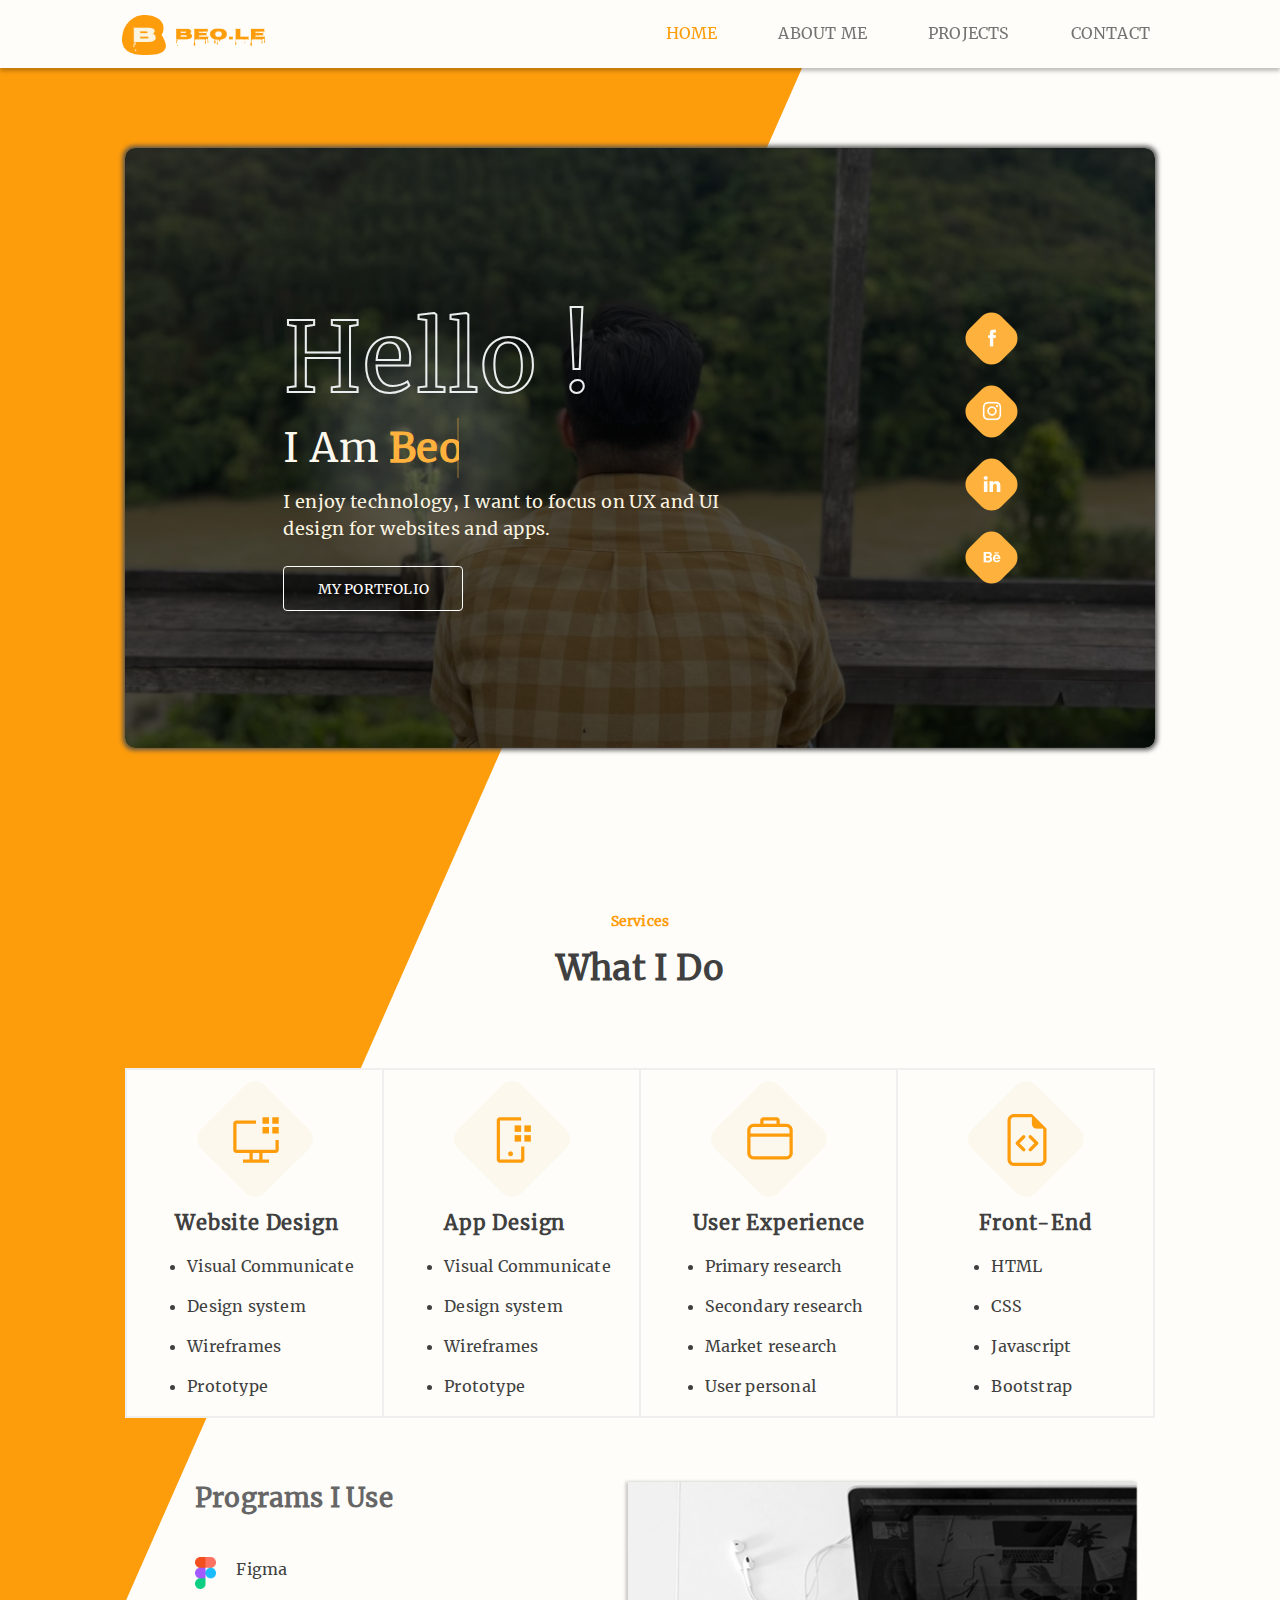
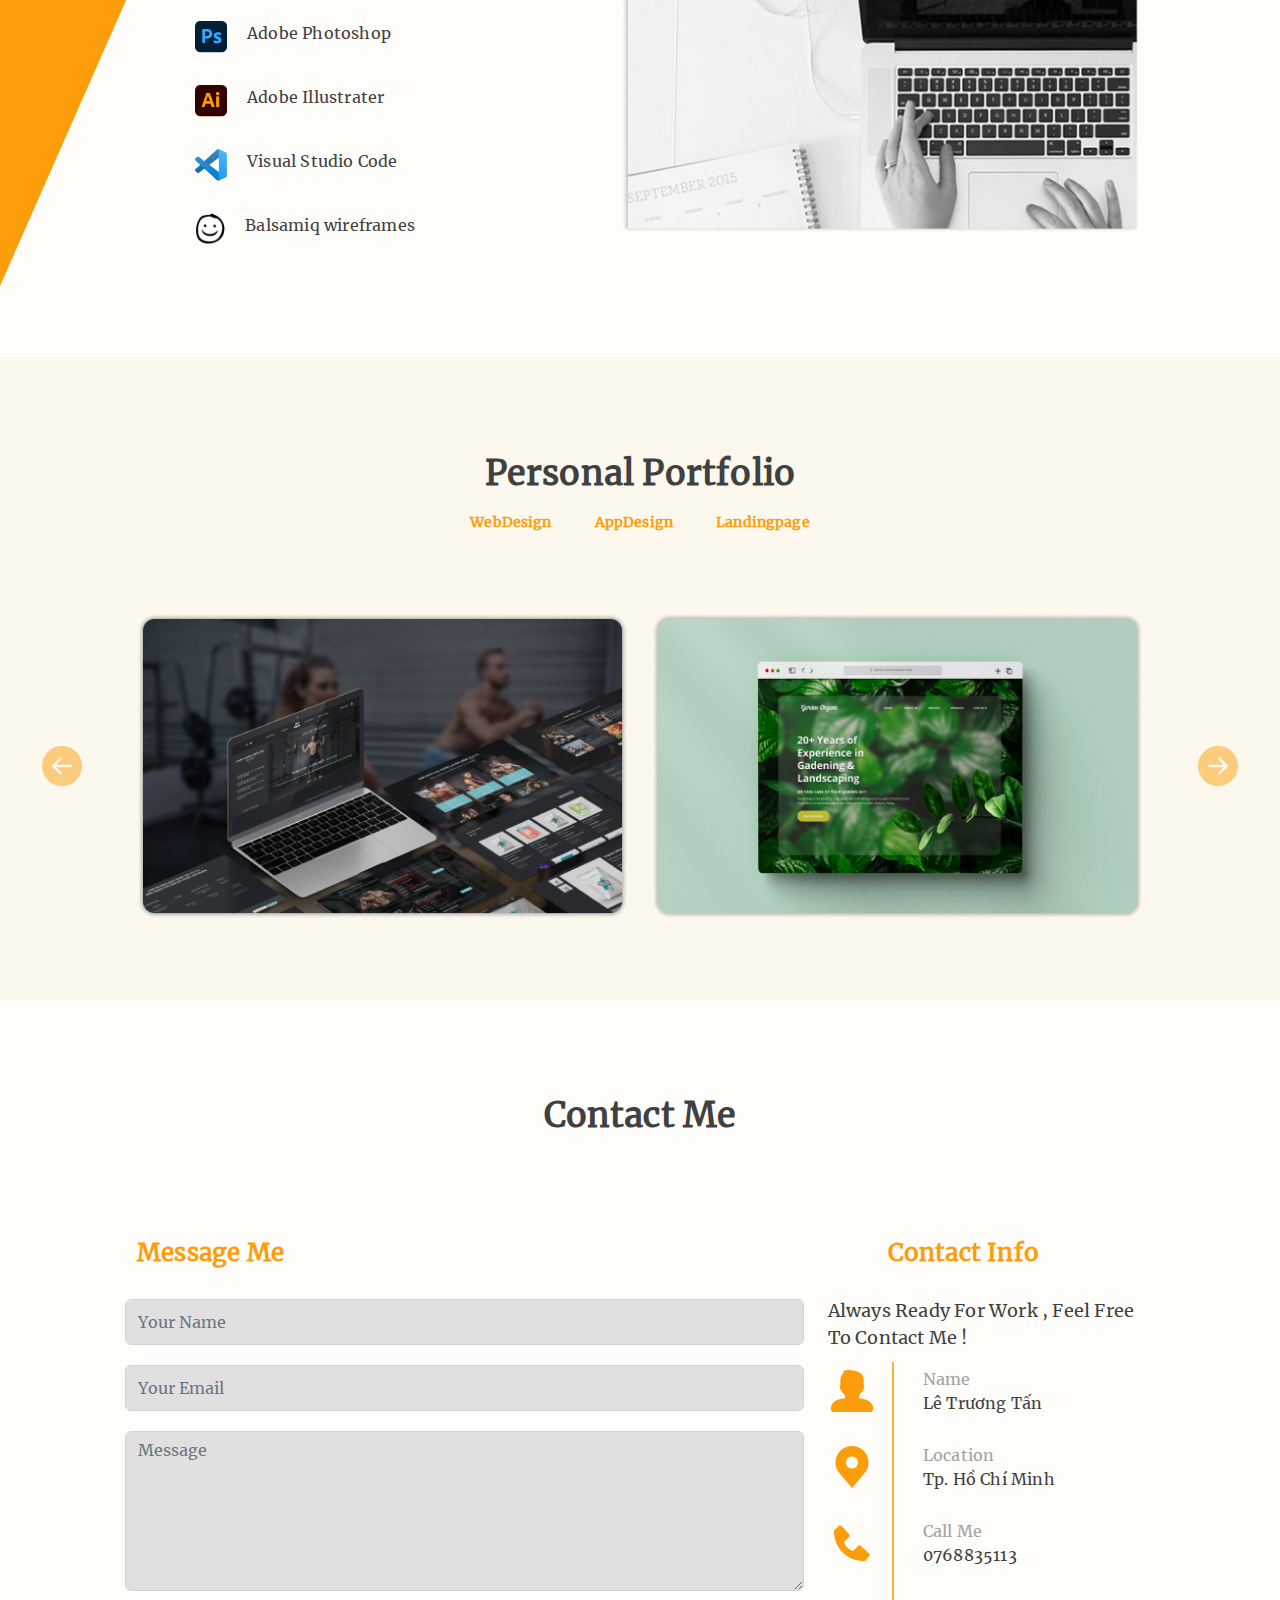
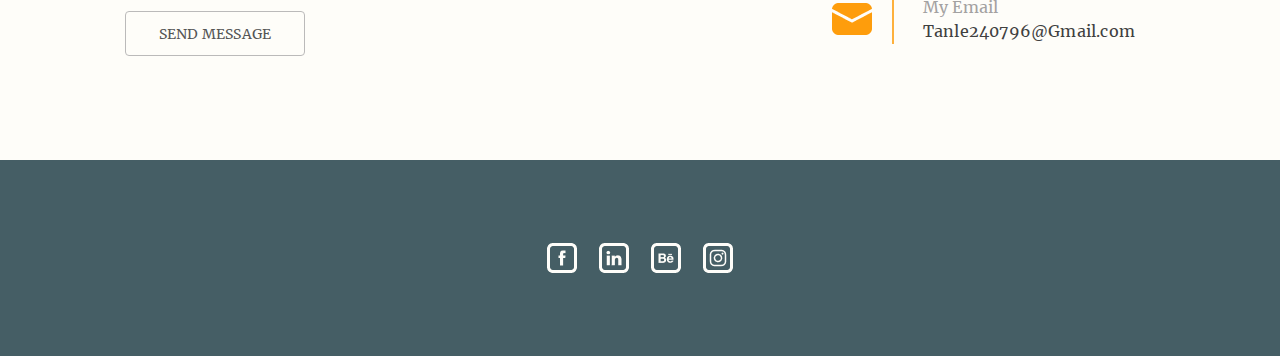
==== index.html @ e0bfbb00 "verson.1" ====
<!DOCTYPE html>
<html lang="en">
    <head>
        <meta charset="UTF-8" />
        <meta http-equiv="X-UA-Compatible" content="IE=edge" />
        <meta name="viewport" content="width=device-width, initial-scale=1.0" />
        <link rel="stylesheet" href="css/bootstrap-reboot.min.css" />
        <link rel="stylesheet" href="css/bootstrap.min.css" />
        <link rel="stylesheet" href="css/home.css" />
        <title>Home</title>
    </head>
    <body>
        <div class="body-clip-path-polygon"></div>

        <!-- Menu -->
        <section class="menu-section sticky-top">
            <div class="container">
                <div class="menu">
                    <nav class="navbar navbar-expand-lg navbar-light">
                        <div class="container">
                            <a class="navbar-brand" href="#">
                                <img src="img/logo/Logo.png" alt="" width="148" height="40" class="d-inline-block align-text-top" />
                            </a>
                            <button
                                class="navbar-toggler"
                                type="button"
                                data-bs-toggle="collapse"
                                data-bs-target="#navbarNav"
                                aria-controls="navbarNav"
                                aria-expanded="false"
                                aria-label="Toggle navigation"
                            >
                                <span class="navbar-toggler-icon"></span>
                            </button>
                            <div class="collapse navbar-collapse" id="navbarNav">
                                <ul class="navbar-nav hover">
                                    <li class="nav-item">
                                        <a class="nav-link active" aria-current="page" href="#">HOME</a>
                                    </li>
                                    <li class="nav-item">
                                        <a class="nav-link" href="about.html">ABOUT ME</a>
                                    </li>
                                    <li class="nav-item">
                                        <a class="nav-link" href="portfolio.html">PROJECTS</a>
                                    </li>
                                    <li class="nav-item">
                                        <a class="nav-link" href="contact.html">CONTACT</a>
                                    </li>
                                </ul>
                            </div>
                        </div>
                    </nav>
                </div>
            </div>
        </section>

        <!-- end-Menu -->

        <!-- banner -->
        <section class="banner-section section-gap-top">
            <div class="container">
                <div class="banner">
                    <div class="row">
                        <!-- <div class="col-12 col-sm-9 col-md-6 x"> -->
                        <div class="col-12 col-sm-9 col-md-9 x">
                            <div class="banner-title">
                                <span class="title-tag">Hello !</span>

                                <div class="cd-headline clip is-full-width">
                                    <span class="Iam">I Am </span>
                                    <span class="cd-words-wrapper" style="width: 60px">
                                        <b class="is-visible">Beo</b>
                                        <b class="is-hidden"> UI/UX Designer</b>
                                    </span>
                                </div>
                                <p>I enjoy technology, I want to focus on UX and UI design for websites and apps.</p>
                                <div class="banner-btn">
                                    <a class="btn-10" href="../do-an-cuoi-ky/portfolio.html"><span>My Portfolio</span></a>
                                </div>
                            </div>
                        </div>

                        <!-- <div class="col-4 d-none d-md-block">
              <div class="banner-img ">	
                <img src="img/banner/hinh tui.png">
              </div>
            </div> -->

                        <div class="col-12 col-sm-3 col-md-2 x">
                            <div class="banner-icon">
                                <div class="icon-hover">
                                    <a href=""><img src="img/icon/fb.png" alt="" /></a>
                                    <div class="bg-icon"></div>
                                </div>
                                <div class="icon-hover">
                                    <a href=""><img src="img/icon/in.png" alt="" /></a>
                                    <div class="bg-icon"></div>
                                </div>
                                <div class="icon-hover">
                                    <a href=""><img src="img/icon/link.png" alt="" /></a>
                                    <div class="bg-icon"></div>
                                </div>
                                <div class="icon-hover">
                                    <a href=""><img src="img/icon/be.png" alt="" /></a>
                                    <div class="bg-icon"></div>
                                </div>
                            </div>
                        </div>
                    </div>
                </div>
            </div>
        </section>

        <!-- end-banner -->

        <!-- service -->
        <section class="service-section section-gap-top">
            <div class="container">
                <div class="section-title text-center mb-80">
                    <span class="title-tag">Services</span>
                    <h2 class="title">What I Do</h2>
                </div>

                <div class="service mb-60">
                    <div class="row">
                        <div class="col-sm-6 col-lg-3 x">
                            <div class="icon-hover">
                                <img src="img/icon/web.png" alt="" />
                                <div class="bg-icon"></div>
                            </div>

                            <ul>
                                <p class="til">Website Design</p>
                                <li>
                                    <p>Visual Communicate</p>
                                </li>
                                <li>
                                    <p>Design system</p>
                                </li>
                                <li>
                                    <p>Wireframes</p>
                                </li>
                                <li>
                                    <p>Prototype</p>
                                </li>
                            </ul>
                        </div>

                        <div class="col-sm-6 col-lg-3 x">
                            <div class="icon-hover">
                                <img src="img/icon/app.png" alt="" />
                                <div class="bg-icon"></div>
                            </div>

                            <ul>
                                <p class="til-app">App Design</p>
                                <li>
                                    <p>Visual Communicate</p>
                                </li>
                                <li>
                                    <p>Design system</p>
                                </li>
                                <li>
                                    <p>Wireframes</p>
                                </li>
                                <li>
                                    <p>Prototype</p>
                                </li>
                            </ul>
                        </div>
                        <div class="col-sm-6 col-lg-3 x">
                            <div class="icon-hover">
                                <img src="img/icon/ux.png" alt="" />
                                <div class="bg-icon"></div>
                            </div>

                            <ul>
                                <p class="til">User Experience</p>
                                <li>
                                    <p>Primary research</p>
                                </li>
                                <li>
                                    <p>Secondary research</p>
                                </li>
                                <li>
                                    <p>Market research</p>
                                </li>
                                <li>
                                    <p>User personal</p>
                                </li>
                            </ul>
                        </div>
                        <div class="col-sm-6 col-lg-3 x">
                            <div class="icon-hover">
                                <img src="img/icon/front end.png" alt="" />
                                <div class="bg-icon"></div>
                            </div>

                            <ul>
                                <p class="til">Front-End</p>
                                <li>
                                    <p>HTML</p>
                                </li>
                                <li>
                                    <p>CSS</p>
                                </li>
                                <li>
                                    <p>Javascript</p>
                                </li>
                                <li>
                                    <p>Bootstrap</p>
                                </li>
                            </ul>
                        </div>
                    </div>
                </div>

                <div class="Program">
                    <div class="row">
                        <div class="col icon-text-pg">
                            <p class="til-pg">Programs I Use</p>
                            <div class="program">
                                <img class="pg-icon" src="img/icon/logos_figma.png" alt="" />
                                <p>Figma</p>
                            </div>
                            <div class="program">
                                <img class="pg-icon" src="img/icon/logos_adobe-photoshop.png" alt="" />
                                <p>Adobe Photoshop</p>
                            </div>
                            <div class="program">
                                <img class="pg-icon" src="img/icon/logos_adobe-illustrator.png" alt="" />
                                <p>Adobe Illustrater</p>
                            </div>
                            <div class="program">
                                <img class="pg-icon" src="img/icon/logos_visual-studio-code.png" alt="" />
                                <p>Visual Studio Code</p>
                            </div>
                            <div class="program">
                                <img class="pg-icon" src="img/icon/Balsamiq-Wireframes-Thumbnail-Final-0 1.png" alt="" />
                                <p>Balsamiq wireframes</p>
                            </div>
                        </div>

                        <div class="col banner-program">
                            <img src="img/banner/about-02 1.png" alt="" />
                        </div>
                    </div>
                </div>
            </div>
        </section>

        <!-- end-service -->

        <!-- slide-portfolio -->
        <section class="slide-section section-gap-top">
          <div class="container">
              <div class="section-title text-center mb-80">
                  <h2 class="title">Personal Portfolio</h2>
                  <span class="title-tag">WebDesign AppDesign Landingpage</span>
              </div>

              <div class="Port container d-none d-md-block">
                  <div id="carouselExampleControls" class="carousel slide" data-bs-ride="carousel">
                      <div class="carousel-inner">
                          <div class="carousel-item active">
                              <div class="row">
                                  <div class="col-12 col-sm-6 itemContent">
                                      <img class="w-100" src="img/portfolio/web-gym.png" />
                                  </div>
                                  <div class="col-12 col-sm-6 itemContent">
                                      <img class="w-100" src="img/portfolio/landingpage.png" />
                                  </div>
                              </div>
                          </div>

                          <div class="carousel-item">
                              <div class="row">
                                  <div class="col-12 col-sm-6 itemContent">
                                      <img class="w-100" src="img/portfolio/web-cv.png" />
                                  </div>
                                  <div class="col-12 col-sm-6 itemContent">
                                      <img class="w-100" src="img/portfolio/app.png" />
                                  </div>
                              </div>
                          </div>
                      </div>
                      <button class="carousel-control-prev" type="button" data-bs-target="#carouselExampleControls" data-bs-slide="prev">
                          <span class="carousel-control-prev-icon" aria-hidden="true"></span>
                          <span class="visually-hidden">Previous</span>
                      </button>
                      <button class="carousel-control-next" type="button" data-bs-target="#carouselExampleControls" data-bs-slide="next">
                          <span class="carousel-control-next-icon" aria-hidden="true"></span>
                          <span class="visually-hidden">Next</span>
                      </button>
                  </div>
              </div>

              <div class="Port-2 container d-block d-md-none ">
                  <div id="carouselExampleControls1" class="carousel slide" data-bs-ride="carousel">
                          <div class="carousel-inner">
                            <div class="carousel-item active">
                              <img class="w-100" src="img/portfolio/web-gym.png" />
                          </div>
                            <div class="carousel-item">
                              <img class="w-100" src="img/portfolio/landingpage.png" />
                            </div>
                            <div class="carousel-item">
                              <img class="w-100" src="img/portfolio/web-cv.png" />
                            </div>
                            <div class="carousel-item">
                              <img class="w-100" src="img/portfolio/app.png" />
                            </div>

                          <button class="carousel-control-prev" type="button" data-bs-target="#carouselExampleControls1" data-bs-slide="prev">
                            <span class="carousel-control-prev-icon" aria-hidden="true"></span>
                            <span class="visually-hidden">Previous</span>
                          </button>
                          <button class="carousel-control-next" type="button" data-bs-target="#carouselExampleControls1" data-bs-slide="next">
                            <span class="carousel-control-next-icon" aria-hidden="true"></span>
                            <span class="visually-hidden">Next</span>
                          </button>
                        </div>
              </div>
              </div>
      </section>

        <!-- End-slide-portfolio -->

        <!-- Form contact -->

        <section class="form-contact-section section-gap-top">
            <div class="container">
                <div class="section-title text-center mb-80">
                    <h2 class="title">Contact Me</h2>
                </div>
                <div class="form-contact">
                    <div class="row">
                        <div class="col-12 col-md-6 col-lg-8 form">
                            <p class="form-til">Message Me</p>
                            <div class="py-4">
                                <form id="contactForm">
                                    <div class="mb-3">
                                        <input class="form-control" id="name" type="text" placeholder="Your Name" />
                                    </div>

                                    <div class="mb-3">
                                        <input class="form-control" id="emailAddress" type="email" placeholder="Your Email" />
                                    </div>

                                    <div class="mb-3">
                                        <textarea
                                            class="form-control"
                                            id="message"
                                            type="text"
                                            placeholder="Message"
                                            style="height: 10rem"
                                        ></textarea>
                                    </div>

                                    <div class="d-grid">
                                        <a class="btn-10" href="#"><span>Send Message</span></a>
                                    </div>
                                </form>
                            </div>
                        </div>

                        <div class="col-12 col-md-6 col-lg-4 contact">
                            <p class="contact-til">Contact Info</p>

                            <p class="sub-til">Always Ready For Work , Feel Free To Contact Me !</p>

                            <div class="col-12">
                                <div class="info">
                                    <div class="col-2 icon-contact">
                                        <img src="img/icon/icon-park-solid_avatar.png" />
                                        <img src="img/icon/carbon_location-filled.png" />
                                        <img src="img/icon/bxs_phone.png" />
                                        <img src="img/icon/fluent_mail-24-filled.png" />
                                    </div>
                                    <div class="col-2">
                                        <div class="line"></div>
                                    </div>
                                    <div class="col-8">
                                        <div class="info-contact">
                                            <p class="til-info">Name</p>
                                            <p>Lê Trương Tấn</p>
                                        </div>
                                        <div class="info-contact">
                                            <p class="til-info">Location</p>
                                            <p>Tp. Hồ Chí Minh</p>
                                        </div>
                                        <div class="info-contact">
                                            <p class="til-info">Call Me</p>
                                            <p>0768835113</p>
                                        </div>
                                        <div class="info-contact">
                                            <p class="til-info">My Email</p>
                                            <p>Tanle240796@Gmail.com</p>
                                        </div>
                                    </div>
                                </div>
                            </div>
                        </div>
                    </div>
                </div>
            </div>
        </section>

        <!-- end form contact -->

        <section class="footer-section section-gap-top">
            <div class="container icon-footer">
                <a href="https://www.facebook.com/profile.php?id=100071644967034"><img src="img/icon-footer/fb.png" alt="" /></a>
                <a href=""><img src="img/icon-footer/link.png" alt="" /></a>
                <a href=""><img src="img/icon-footer/be.png" alt="" /></a>
                <a href=""><img src="img/icon-footer/in.png" alt="" /></a>
            </div>
        </section>

        <script src="js/bootstrap.min.js"></script>

        <script src="https://ajax.googleapis.com/ajax/libs/jquery/2.1.1/jquery.min.js"></script>

        <!-- <script>

              var linkClicked = document.getElementsByClassName('nav-link');
              var numClass = linkClicked.length;

              for (var i = 0; i < numClass; i++) {
                  linkClicked[i].addEventListener('click', function(){
                  var onTheMoment = document.getElementsByClassName('active');
                    onTheMoment[0].className = onTheMoment[0].className.replace(' active', '');
                    this.className += ' active';
                  }, false);
                }  
            </script> -->
        <script>
            jQuery(document).ready(function ($) {
                //set animation timing
                var animationDelay = 2500,
                    //loading bar effect
                    barAnimationDelay = 3800,
                    barWaiting = barAnimationDelay - 3000, //3000 is the duration of the transition on the loading bar - set in the scss/css file
                    //letters effect
                    lettersDelay = 50,
                    //type effect
                    typeLettersDelay = 150,
                    selectionDuration = 500,
                    typeAnimationDelay = selectionDuration + 800,
                    //clip effect
                    revealDuration = 600,
                    revealAnimationDelay = 1500

                initHeadline()

                function initHeadline() {
                    //insert <i> element for each letter of a changing word
                    singleLetters($(".cd-headline.letters").find("b"))
                    //initialise headline animation
                    animateHeadline($(".cd-headline"))
                }

                function singleLetters($words) {
                    $words.each(function () {
                        var word = $(this),
                            letters = word.text().split(""),
                            selected = word.hasClass("is-visible")
                        for (i in letters) {
                            if (word.parents(".rotate-2").length > 0) letters[i] = "<em>" + letters[i] + "</em>"
                            letters[i] = selected ? '<i class="in">' + letters[i] + "</i>" : "<i>" + letters[i] + "</i>"
                        }
                        var newLetters = letters.join("")
                        word.html(newLetters).css("opacity", 1)
                    })
                }

                function animateHeadline($headlines) {
                    var duration = animationDelay
                    $headlines.each(function () {
                        var headline = $(this)

                        if (headline.hasClass("loading-bar")) {
                            duration = barAnimationDelay
                            setTimeout(function () {
                                headline.find(".cd-words-wrapper").addClass("is-loading")
                            }, barWaiting)
                        } else if (headline.hasClass("clip")) {
                            var spanWrapper = headline.find(".cd-words-wrapper"),
                                newWidth = spanWrapper.width() + 10
                            spanWrapper.css("width", newWidth)
                        } else if (!headline.hasClass("type")) {
                            //assign to .cd-words-wrapper the width of its longest word
                            var words = headline.find(".cd-words-wrapper b"),
                                width = 0
                            words.each(function () {
                                var wordWidth = $(this).width()
                                if (wordWidth > width) width = wordWidth
                            })
                            headline.find(".cd-words-wrapper").css("width", width)
                        }

                        //trigger animation
                        setTimeout(function () {
                            hideWord(headline.find(".is-visible").eq(0))
                        }, duration)
                    })
                }

                function hideWord($word) {
                    var nextWord = takeNext($word)

                    if ($word.parents(".cd-headline").hasClass("type")) {
                        var parentSpan = $word.parent(".cd-words-wrapper")
                        parentSpan.addClass("selected").removeClass("waiting")
                        setTimeout(function () {
                            parentSpan.removeClass("selected")
                            $word.removeClass("is-visible").addClass("is-hidden").children("i").removeClass("in").addClass("out")
                        }, selectionDuration)
                        setTimeout(function () {
                            showWord(nextWord, typeLettersDelay)
                        }, typeAnimationDelay)
                    } else if ($word.parents(".cd-headline").hasClass("letters")) {
                        var bool = $word.children("i").length >= nextWord.children("i").length ? true : false
                        hideLetter($word.find("i").eq(0), $word, bool, lettersDelay)
                        showLetter(nextWord.find("i").eq(0), nextWord, bool, lettersDelay)
                    } else if ($word.parents(".cd-headline").hasClass("clip")) {
                        $word.parents(".cd-words-wrapper").animate(
                            {
                                width: "2px",
                            },
                            revealDuration,
                            function () {
                                switchWord($word, nextWord)
                                showWord(nextWord)
                            }
                        )
                    } else if ($word.parents(".cd-headline").hasClass("loading-bar")) {
                        $word.parents(".cd-words-wrapper").removeClass("is-loading")
                        switchWord($word, nextWord)
                        setTimeout(function () {
                            hideWord(nextWord)
                        }, barAnimationDelay)
                        setTimeout(function () {
                            $word.parents(".cd-words-wrapper").addClass("is-loading")
                        }, barWaiting)
                    } else {
                        switchWord($word, nextWord)
                        setTimeout(function () {
                            hideWord(nextWord)
                        }, animationDelay)
                    }
                }

                function showWord($word, $duration) {
                    if ($word.parents(".cd-headline").hasClass("type")) {
                        showLetter($word.find("i").eq(0), $word, false, $duration)
                        $word.addClass("is-visible").removeClass("is-hidden")
                    } else if ($word.parents(".cd-headline").hasClass("clip")) {
                        $word.parents(".cd-words-wrapper").animate(
                            {
                                width: $word.width() + 10,
                            },
                            revealDuration,
                            function () {
                                setTimeout(function () {
                                    hideWord($word)
                                }, revealAnimationDelay)
                            }
                        )
                    }
                }

                function hideLetter($letter, $word, $bool, $duration) {
                    $letter.removeClass("in").addClass("out")

                    if (!$letter.is(":last-child")) {
                        setTimeout(function () {
                            hideLetter($letter.next(), $word, $bool, $duration)
                        }, $duration)
                    } else if ($bool) {
                        setTimeout(function () {
                            hideWord(takeNext($word))
                        }, animationDelay)
                    }

                    if ($letter.is(":last-child") && $("html").hasClass("no-csstransitions")) {
                        var nextWord = takeNext($word)
                        switchWord($word, nextWord)
                    }
                }

                function showLetter($letter, $word, $bool, $duration) {
                    $letter.addClass("in").removeClass("out")

                    if (!$letter.is(":last-child")) {
                        setTimeout(function () {
                            showLetter($letter.next(), $word, $bool, $duration)
                        }, $duration)
                    } else {
                        if ($word.parents(".cd-headline").hasClass("type")) {
                            setTimeout(function () {
                                $word.parents(".cd-words-wrapper").addClass("waiting")
                            }, 200)
                        }
                        if (!$bool) {
                            setTimeout(function () {
                                hideWord($word)
                            }, animationDelay)
                        }
                    }
                }

                function takeNext($word) {
                    return !$word.is(":last-child") ? $word.next() : $word.parent().children().eq(0)
                }

                function takePrev($word) {
                    return !$word.is(":first-child") ? $word.prev() : $word.parent().children().last()
                }

                function switchWord($oldWord, $newWord) {
                    $oldWord.removeClass("is-visible").addClass("is-hidden")
                    $newWord.removeClass("is-hidden").addClass("is-visible")
                }
            })
        </script>
    </body>

    <!-- Extra small	None	<576px
Small	sm	≥576px
Medium	md	≥768px
Large	lg	≥992px
Extra large	xl	≥1200px
Extra extra large	xxl	≥1400px -->
</html>
---- css/home.css ----
* {
    margin: 0;
    padding: 0;
    -webkit-box-sizing: border-box;
    box-sizing: border-box;
    transition: all 0.5s cubic-bezier(0.075, 0.82, 0.165, 1);
}
@font-face {
    src: url(../font/Merriweather-Regular.ttf);
    font-family: Merriweather;
}
body {
    font-family: "Merriweather";
    font-style: normal;
    background-color: #fefdf9;
    color: #404040;
    letter-spacing: 0.0125em;
    font-weight: 300px;
}

.body-clip-path-polygon {
    position: absolute;
    z-index: -2;
    width: 100%;
    background-color: #fe9d0c;
    -webkit-clip-path: polygon(65% 0, 0 0, 0 100%);
    clip-path: polygon(65% 0, 0 0, 0 100%);
    height: 1886px;
}
.section-gap-top {
    padding-top: 80px;
    padding-bottom: 80px;
}
.mb-80 {
    margin-bottom: 80px;
}
.mb-60 {
    margin-bottom: 60px;
}

/* Menu */

.menu-section {
    box-shadow: 0px 3px 4px rgba(0, 0, 0, 0.25);
    background-color: #fefdf9;
}
.menu {
    max-width: 1060px;
    margin: auto;
}
.menu .navbar-collapse {
    justify-content: flex-end;
}
.nav-item a {
    font-weight: 400;
    font-size: 16px;
    letter-spacing: 0.0125em;
}
.nav-item {
    padding-left: 45px;
    text-align: center;
}
.hover a:hover {
    color: #fe9d0c !important;
}

.hover li > a:after {
    content: "";
    display: block;
    height: 1.5px;
    background: #fe9d0c;
    transform: scaleX(0);
    transition: transform 0.3s;
}
.hover li > a:hover:after {
    transform: scaleX(1);
    transition: transform 0.3s;
}
.active {
    color: #fe9d0c !important;
}

/* end Menu */

/* banner */
.banner {
    max-width: 1030px;
    height: 600px;
    margin: auto;
    /* background-image: url(../img/bg/Banner\ 1.png); */
    background-image: url(../img/banner/banner-home.png);
    background-size: cover;
    background-position: center center;
    box-shadow: 0px 0px 5px 1.5px #4e4e4e;
    display: flex;
    flex-direction: column;
    justify-content: center;
    border-radius: 10px;
}

.banner .x {
    display: flex;
    align-items: center;
    justify-content: center;
}
.banner-title {
    max-width: 450px;
}
.banner-title .title-tag {
    font-size: 96px;
    color: transparent;
    -webkit-text-stroke: 2px #ebeeee;
}
.Iam {
    font-size: 40px;
    color: #fcf8ed;
    letter-spacing: 0.02em;
}
.cd-headline.clip {
    margin-top: -12px;
    margin-bottom: 10px;
}

.cd-words-wrapper {
    display: inline-block;
    position: relative;
    text-align: left;
}
.cd-words-wrapper b {
    display: inline-block;
    position: absolute;
    white-space: nowrap;
    left: 0;
    top: 0;
    color: #feb13d;
    font-size: 40px;
}
.cd-words-wrapper b.is-visible {
    position: relative;
}
.cd-words-wrapper b {
    opacity: 0;
}
.cd-words-wrapper b.is-visible {
    opacity: 1;
}

.cd-headline.clip .cd-words-wrapper {
    overflow: hidden;
    vertical-align: top;
}
.cd-headline.clip .cd-words-wrapper::after {
    /* line */
    content: "";
    position: absolute;
    top: 0;
    right: 0;
    width: 2px;
    height: 100%;
    background-color: #feb13d46;
}
.cd-headline.clip b {
    opacity: 0;
}
.cd-headline.clip b.is-visible {
    opacity: 1;
}

.banner-title p {
    color: #faf4e1;
    font-weight: 300;
    font-size: 18px;
    letter-spacing: 0.02em;
}

.banner-img {
    display: flex;
    justify-content: center;
}
.banner-img img {
    margin-top: 33px;
    margin-left: -35px;
}

.banner-icon {
    display: flex;
    flex-direction: column;
}
.banner-icon .bg-icon {
    width: 45px;
    height: 45px;
    background-color: #feb13d;
    border-radius: 14px;
    transition: 0.5s ease;
    transform: rotate(45deg);
    z-index: 0;
}
.banner-icon .icon-hover a img {
    position: absolute;
    margin-left: 3px;
    margin-top: 1.8px;
    z-index: 1;
}
.banner-icon .icon-hover {
    padding: 14px;
}
.icon-hover:hover .bg-icon {
    transform: none;
    transition: 0.1s;
}

/* end-banner */

/* service-section */

.service-section {
    position: relative;
    z-index: 2;
}

.section-title .title-tag {
    font-weight: 700;
    font-size: 14px;
    line-height: 20px;
    letter-spacing: 0.01em;
    color: #fe9d0c;
}
.section-title .title {
    font-weight: 700;
    font-size: 34px;
    line-height: 40px;
    margin-top: 16px;
}
.service .row {
    border: 1px solid #efefef;
    background-color: #fefdf9;
    margin: auto;
    max-width: 1030px;
}
.service .x {
    border: 1px solid #efefef;
    height: 348px;
    display: flex;
    flex-direction: column;
    align-items: center;
}

.service .icon-hover {
    margin: 24px;
}
.service .bg-icon {
    width: 90px;
    height: 90px;
    background-color: #fcf8ed;
    border-radius: 14px;
    transition: 0.5s ease;
    transform: rotate(45deg);
    z-index: 0;
}
.service .icon-hover img {
    position: absolute;
    margin-left: 20px;
    margin-top: 20px;
    z-index: 1;
}
.service .til {
    font-weight: 400;
    font-size: 20px;
    font-weight: 600;
    letter-spacing: 0.04em;
    margin-left: -12px;
}
.service .til-app {
    font-weight: 400;
    font-size: 20px;
    font-weight: 600;
    letter-spacing: 0.04em;
}

.Program .row {
    margin: auto;
    max-width: 1030px;
}
.icon-text-pg {
    display: flex;
    flex-direction: column;
    justify-content: center;
    padding-left: 70px;
}
.til-pg {
    color: #666666;
    font-weight: 700;
    font-size: 26px;
    margin-bottom: 40px;
}
.program {
    display: flex;
    margin-bottom: 24px;
}
.pg-icon {
    margin-right: 20px;
    height: 32px;
}

.banner-program {
    max-width: 545px;
}
.banner-program img {
    width: -webkit-fill-available;
}

/* end-service-section */

/* <!-- slide-portfolio --> */

.slide-section {
    background-color: #fcf8ed;
}
.slide-section .title-tag {
    font-weight: 700;
    font-size: 14px;
    line-height: 20px;
    letter-spacing: 0.01em;
    color: #fe9d0c;
    word-spacing: 40px;
    margin-top: 16px;
}
.slide-section .section-title .title {
    font-weight: 700;
    font-size: 34px;
    line-height: 40px;
    margin-bottom: 16px;
}
.Port {
    width: 1030px;
    margin: auto;
}
.carousel-control-prev-icon{
    background-image: url(../img/icon/arrow-left.png);
    width: 40px;
    height: 40px;
    margin-left: -300px;

}
.carousel-control-next-icon{
    background-image: url(../img/icon/arrow-right.png);
    width: 40px;
    height: 40px;
    margin-right: -300px;

}


/* <!-- End-slide-portfolio --> */

/* form contact */

.form-contact {
    max-width: 1030px;
    margin: auto;
}
.form-control {
    background-color: #e0e0e0;
    margin-bottom: 20px;
    height: 46px;
    color: #e48c09;
}
.form-til {
    font-size: 24px;
    color: #fe9d0c;
    font-weight: 600;
    margin-left: 12px;
    margin-bottom: 4px;
    margin-top: 20px;
}
.contact-til {
    font-size: 24px;
    color: #fe9d0c;
    font-weight: 600;
    margin-bottom: 26px;
    margin-left: 60px;
    margin-top: 20px;
}
.contact .sub-til {
    font-size: 18px;
}
.col-12 .info {
    display: flex;
}
.col-2 .icon-contact {
    display: inline-grid;
}
.icon-contact img {
    margin-bottom: 28px;
}
.col-2 .line {
    width: 2px;
    background: #feb13d;
    height: 282px;
    margin-top: -5px;
    margin-left: 10px;
}

.info-contact {
    margin-left: -14px;
    margin-bottom: 28px;
}
.til-info {
    color: #a3a1a1;
    margin-bottom: 0px;
}

/* end form contact */

.footer-section {
    background-color: #455e65;
}
.icon-footer {
    justify-content: center;
    display: flex;
}
.icon-footer a {
    padding: 0px 8px;
}

@media (max-width: 992px) {
    .banner {
        margin-left: -52px;
        margin-right: -52px;
    }
    .banner-title {
        padding-left: 26px;
    }
    .banner-img {
        width: max-content;
    }
    .banner-img img {
        height: 502px;
        margin-top: 65px;
        margin-left: -57px;
    }
    .carousel-control-prev-icon{
        margin-left: -200px;
    }
    .carousel-control-next-icon{
        margin-right: -200px;
    
    }
}

@media (max-width: 768px) {
    .banner {
        padding-left: 0px;
    }
    .carousel-control-prev-icon{
        background-image: url(../img/icon/arrow-left.png);
        width: 30px;
        height: 30px;
        margin-left: 0px;
    
    }
    .carousel-control-next-icon{
        background-image: url(../img/icon/arrow-right.png);
        width: 30px;
        height: 30px;
        margin-right: 0px;
    
    }

}

@media (max-width: 576px) {
    .banner {
        margin-left: 0px;
        margin-right: 0px;
        height: 500px;
    }
    .banner-icon {
        flex-direction: row;
        padding-top: 40px;
    }
    .banner-title {
        padding-left: 12px;
    }
    .py-4 {
        width: 350px;
    }
    .banner-title .title-tag {
        font-size: 86px;
    }
    .cd-words-wrapper b {
        font-size: 26px;
    }
    .Iam {
        font-size: 26px;
    }

    .banner-title p {
        font-size: 14px;
    }
}

/* .service-boxes {
    display: grid;
    grid-template-columns: repeat(4, 1fr);
    border-top: 2px solid #f1f1f1;
    border-left: 2px solid #f1f1f1;
} */

/* button hover */
.d-grid .btn-10 {
    border: 1px solid #bbbaba;
    color: #555555;
}
.d-grid .btn-10:hover {
    color: #ffffff;
    border: 1px solid #feb13d;
}
.banner-btn {
    margin-top: 24px;
}

.btn-10 {
    text-decoration: none;
    line-height: 45px;
    color: black;
    text-align: center;
    font-size: 14px;
}
.btn-10 {
    position: relative;
    display: block;
    overflow: hidden;
    width: 100%;
    height: 45px;
    max-width: 180px;
    text-transform: uppercase;
    border: 1px solid #ffffff;
    border-radius: 4px;
    color: #ffffff;
    transition: 0.7s ease-in-out;
    z-index: 1;
}
.btn-10:before,
.btn-10:after,
.btn-10 span:before,
.btn-10 span:after {
    content: "";
    position: absolute;
    top: 0;
    left: 0;
    width: 0;
    height: 80px;
    background-color: rgba(254, 157, 12, 0.623);
    transition: 0.4s;
    z-index: -1;
}
.btn-10:after,
.btn-10 span:before {
    left: auto;
    right: 0;
}
.btn-10 span:before,
.btn-10 span:after {
    transition-delay: 0.4s;
}
.btn-10:hover {
    color: #2b2b2b;
    border: 1px solid #feb13d;
}
.btn-10:hover:before,
.btn-10:hover:after,
.btn-10:hover span:before,
.btn-10:hover span:after {
    width: 250px;
}
.btn-10:active {
    background-color: #feb13d;
}

@-webkit-keyframes criss-cross-left {
    0% {
        left: -20px;
    }
    50% {
        left: 50%;
        width: 20px;
        height: 20px;
    }
    100% {
        left: 50%;
        width: 375px;
        height: 375px;
    }
}

@keyframes criss-cross-left {
    0% {
        left: -20px;
    }
    50% {
        left: 50%;
        width: 20px;
        height: 20px;
    }
    100% {
        left: 50%;
        width: 375px;
        height: 375px;
    }
}
@-webkit-keyframes criss-cross-right {
    0% {
        right: -20px;
    }
    50% {
        right: 50%;
        width: 20px;
        height: 20px;
    }
    100% {
        right: 50%;
        width: 375px;
        height: 375px;
    }
}
@keyframes criss-cross-right {
    0% {
        right: -20px;
    }
    50% {
        right: 50%;
        width: 20px;
        height: 20px;
    }
    100% {
        right: 50%;
        width: 375px;
        height: 375px;
    }
}

/* end-button hover */
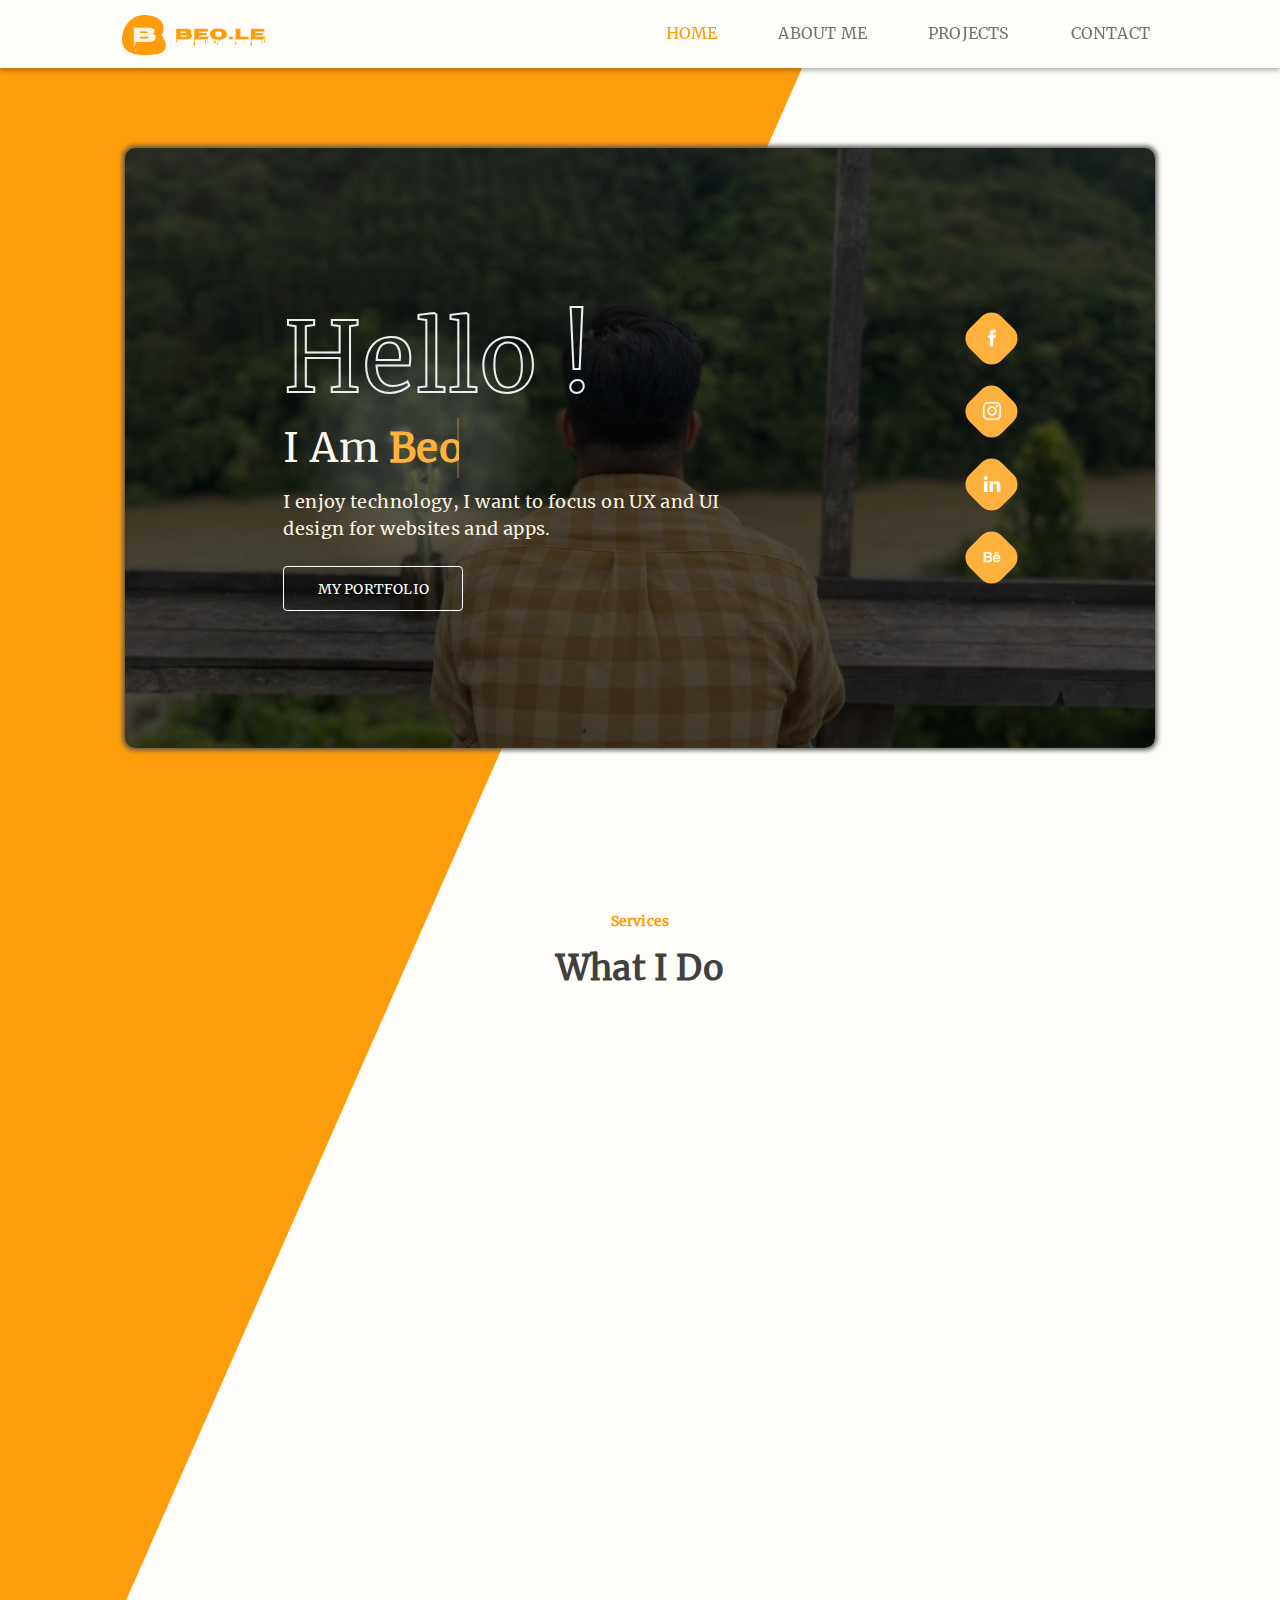
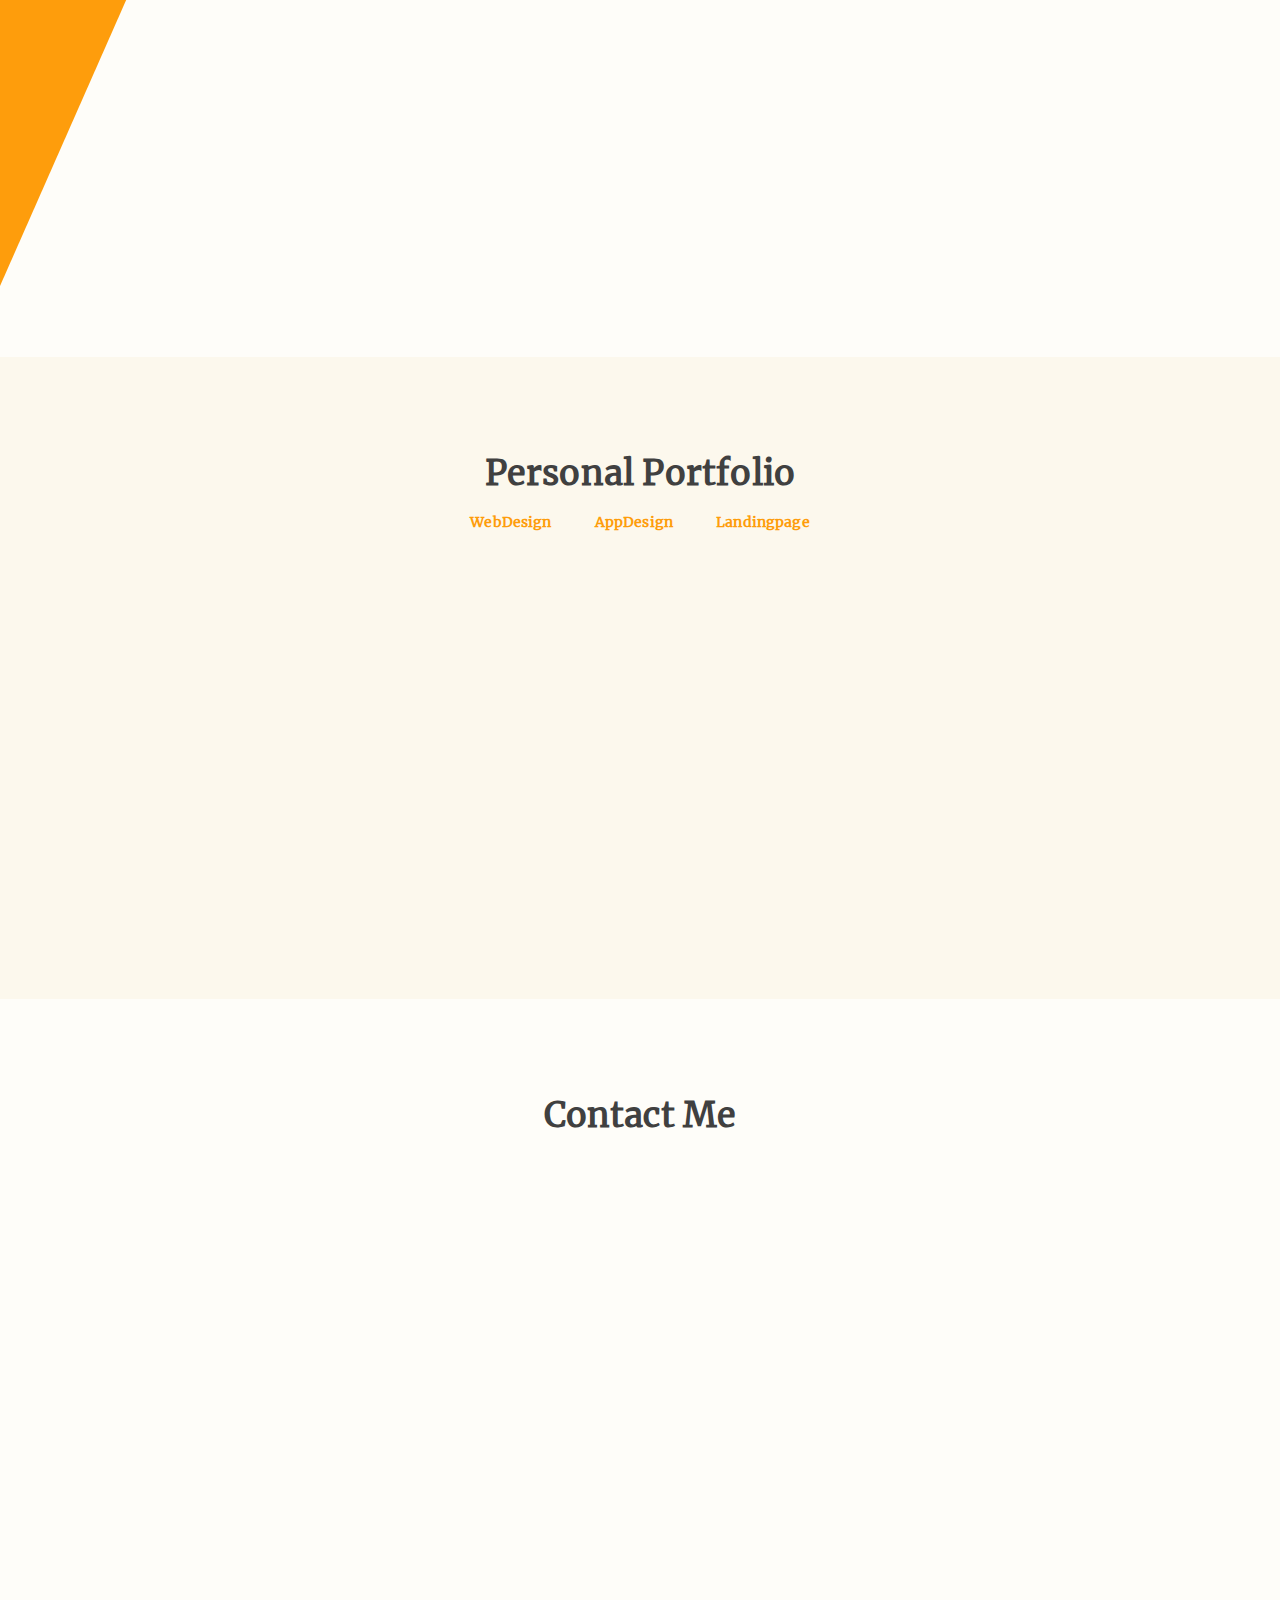
==== commit 9f8e3310: "verson5" ====
--- a/index.html
+++ b/index.html
@@ -7,6 +7,7 @@
         <link rel="stylesheet" href="css/bootstrap-reboot.min.css" />
         <link rel="stylesheet" href="css/bootstrap.min.css" />
         <link rel="stylesheet" href="css/home.css" />
+        <link rel="stylesheet" href="css/animate.css" />
         <title>Home</title>
     </head>
     <body>
@@ -59,10 +60,10 @@
         <!-- banner -->
         <section class="banner-section section-gap-top">
             <div class="container">
-                <div class="banner">
+                <div class="banner wow fadeIn" data-wow-duration="1.5s">
                     <div class="row">
                         <!-- <div class="col-12 col-sm-9 col-md-6 x"> -->
-                        <div class="col-12 col-sm-9 col-md-9 x">
+                        <div class="col-12 col-sm-9 col-md-9 x wow fadeInDown" data-wow-duration="2s" data-wow-delay="1s">
                             <div class="banner-title">
                                 <span class="title-tag">Hello !</span>
 
@@ -75,7 +76,7 @@
                                 </div>
                                 <p>I enjoy technology, I want to focus on UX and UI design for websites and apps.</p>
                                 <div class="banner-btn">
-                                    <a class="btn-10" href="../do-an-cuoi-ky/portfolio.html"><span>My Portfolio</span></a>
+                                    <a class="btn-10" href="portfolio.html"><span>My Portfolio</span></a>
                                 </div>
                             </div>
                         </div>
@@ -87,7 +88,7 @@
             </div> -->
 
                         <div class="col-12 col-sm-3 col-md-2 x">
-                            <div class="banner-icon">
+                            <div class="banner-icon wow fadeInRight" data-wow-duration="2s" data-wow-delay="1s">
                                 <div class="icon-hover">
                                     <a href=""><img src="img/icon/fb.png" alt="" /></a>
                                     <div class="bg-icon"></div>
@@ -122,7 +123,7 @@
                 </div>
 
                 <div class="service mb-60">
-                    <div class="row">
+                    <div class="row wow bounceIn" data-wow-duration="1s">
                         <div class="col-sm-6 col-lg-3 x">
                             <div class="icon-hover">
                                 <img src="img/icon/web.png" alt="" />
@@ -217,7 +218,7 @@
 
                 <div class="Program">
                     <div class="row">
-                        <div class="col icon-text-pg">
+                        <div class="col icon-text-pg wow slideInLeft" data-wow-duration="1s">
                             <p class="til-pg">Programs I Use</p>
                             <div class="program">
                                 <img class="pg-icon" src="img/icon/logos_figma.png" alt="" />
@@ -241,7 +242,7 @@
                             </div>
                         </div>
 
-                        <div class="col banner-program">
+                        <div class="col banner-program wow slideInRight" data-wow-duration="1s">
                             <img src="img/banner/about-02 1.png" alt="" />
                         </div>
                     </div>
@@ -259,7 +260,7 @@
                   <span class="title-tag">WebDesign AppDesign Landingpage</span>
               </div>
 
-              <div class="Port container d-none d-md-block">
+              <div class="Port container d-none d-md-block wow bounceInUp" data-wow-duration="2s">
                   <div id="carouselExampleControls" class="carousel slide" data-bs-ride="carousel">
                       <div class="carousel-inner">
                           <div class="carousel-item active">
@@ -335,7 +336,7 @@
                 </div>
                 <div class="form-contact">
                     <div class="row">
-                        <div class="col-12 col-md-6 col-lg-8 form">
+                        <div class="col-12 col-md-6 col-lg-8 form wow slideInLeft" data-wow-duration="2s">
                             <p class="form-til">Message Me</p>
                             <div class="py-4">
                                 <form id="contactForm">
@@ -364,7 +365,7 @@
                             </div>
                         </div>
 
-                        <div class="col-12 col-md-6 col-lg-4 contact">
+                        <div class="col-12 col-md-6 col-lg-4 contact wow slideInRight" data-wow-duration="2s">
                             <p class="contact-til">Contact Info</p>
 
                             <p class="sub-til">Always Ready For Work , Feel Free To Contact Me !</p>
@@ -409,7 +410,7 @@
         <!-- end form contact -->
 
         <section class="footer-section section-gap-top">
-            <div class="container icon-footer">
+            <div class="container icon-footer wow bounceIn" data-wow-duration="2s">
                 <a href="https://www.facebook.com/profile.php?id=100071644967034"><img src="img/icon-footer/fb.png" alt="" /></a>
                 <a href=""><img src="img/icon-footer/link.png" alt="" /></a>
                 <a href=""><img src="img/icon-footer/be.png" alt="" /></a>
@@ -624,6 +625,18 @@
                 }
             })
         </script>
+         <script src="js/wow.js"></script>
+        <script>
+            wow = new WOW({
+                boxClass: "wow", // default
+                animateClass: "animated", // default
+                offset: 0, // default
+                mobile: true, // default
+                live: true, // default
+            })
+            wow.init()
+        </script>
+       
     </body>
 
     <!-- Extra small	None	<576px
